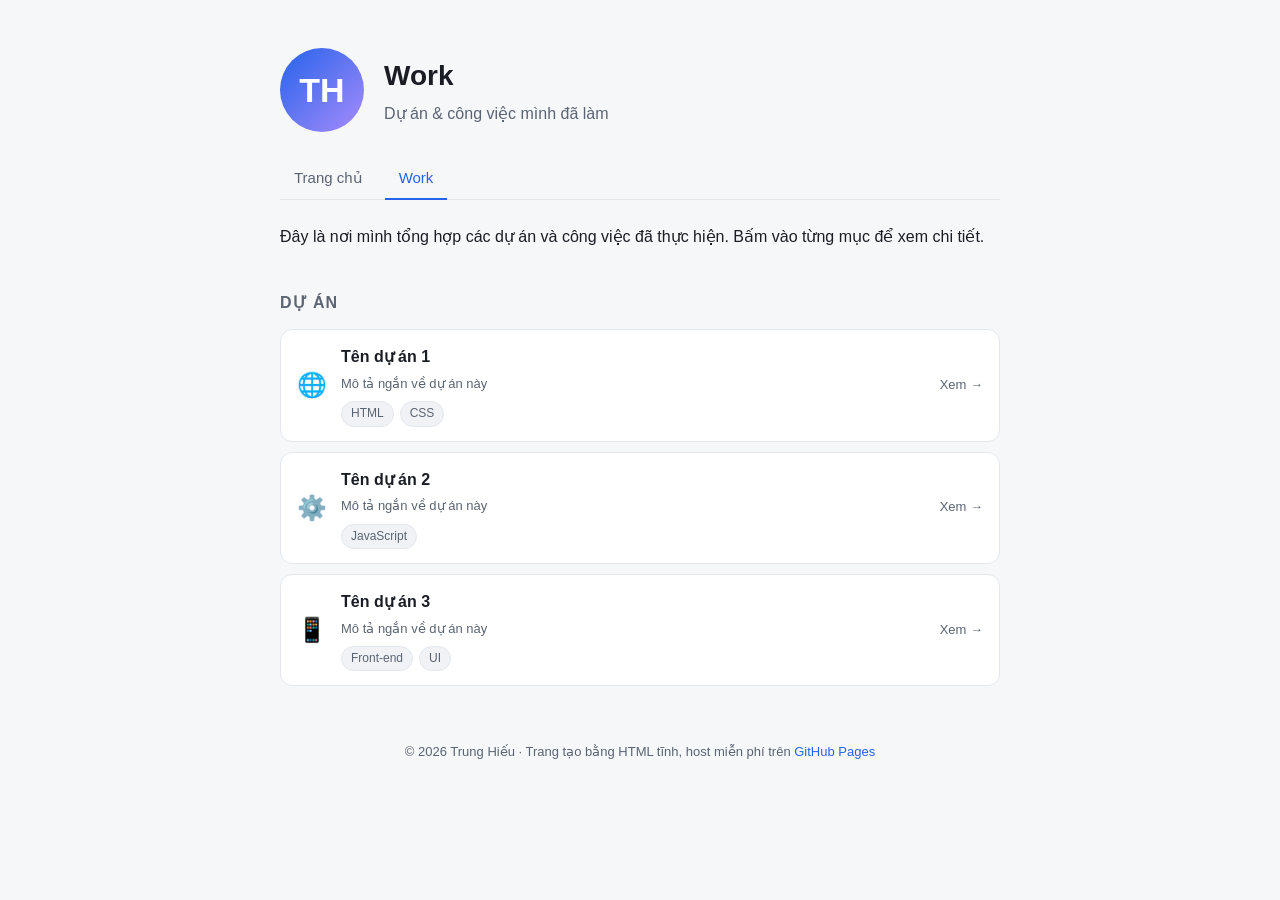
==== work/index.html @ 0d867459 "Work" ====
<!DOCTYPE html>
<html lang="vi">
<head>
<meta charset="UTF-8">
<meta name="viewport" content="width=device-width, initial-scale=1.0">
<title>Work — Trung Hiếu</title>
<link rel="stylesheet" href="../style.css">
</head>
<body>
  <div class="wrap">
    <header>
      <div class="avatar">TH</div>
      <div>
        <h1>Work</h1>
        <p class="tagline">Dự án &amp; công việc mình đã làm</p>
      </div>
    </header>

    <nav class="nav">
      <a href="../">Trang chủ</a>
      <a href="./" aria-current="page">Work</a>
    </nav>

    <p class="bio">
      Đây là nơi mình tổng hợp các dự án và công việc đã thực hiện. Bấm vào từng
      mục để xem chi tiết.
    </p>

    <h2>Dự án</h2>
    <div class="files">
      <!-- Mỗi dự án là 1 khối như dưới. Copy/sửa href, tên và mô tả cho phù hợp. -->
      <a class="file" href="#">
        <span class="icon">🌐</span>
        <span class="meta">
          <span class="name">Tên dự án 1</span>
          <span class="desc">Mô tả ngắn về dự án này</span>
          <span class="tags"><span>HTML</span><span>CSS</span></span>
        </span>
        <span class="dl">Xem →</span>
      </a>

      <a class="file" href="#">
        <span class="icon">⚙️</span>
        <span class="meta">
          <span class="name">Tên dự án 2</span>
          <span class="desc">Mô tả ngắn về dự án này</span>
          <span class="tags"><span>JavaScript</span></span>
        </span>
        <span class="dl">Xem →</span>
      </a>

      <a class="file" href="#">
        <span class="icon">📱</span>
        <span class="meta">
          <span class="name">Tên dự án 3</span>
          <span class="desc">Mô tả ngắn về dự án này</span>
          <span class="tags"><span>Front-end</span><span>UI</span></span>
        </span>
        <span class="dl">Xem →</span>
      </a>
    </div>

    <footer>
      © 2026 Trung Hiếu · Trang tạo bằng HTML tĩnh, host miễn phí trên
      <a href="https://pages.github.com" target="_blank">GitHub Pages</a>
    </footer>
  </div>
</body>
</html>
---- style.css ----
:root{
  --bg:#0f1115; --card:#181b22; --text:#e7e9ee; --muted:#9aa3b2;
  --accent:#6ea8fe; --border:#262b36; --hover:#1f232c;
}
@media (prefers-color-scheme: light){
  :root{ --bg:#f6f7f9; --card:#ffffff; --text:#1a1d24; --muted:#5b6472;
         --accent:#2563eb; --border:#e4e7ec; --hover:#f0f2f5; }
}
*{box-sizing:border-box}
body{
  margin:0; font-family:-apple-system,BlinkMacSystemFont,"Segoe UI",Roboto,Helvetica,Arial,sans-serif;
  background:var(--bg); color:var(--text); line-height:1.6;
  -webkit-font-smoothing:antialiased;
}
.wrap{max-width:760px; margin:0 auto; padding:48px 20px 80px}
header{display:flex; align-items:center; gap:20px; margin-bottom:8px}
.avatar{
  width:84px;height:84px;border-radius:50%;flex:none;
  background:linear-gradient(135deg,var(--accent),#a78bfa);
  display:flex;align-items:center;justify-content:center;
  font-size:34px;font-weight:700;color:#fff;
}
h1{margin:0;font-size:28px}
.tagline{color:var(--muted);margin:2px 0 0}
.bio{margin:24px 0 8px;color:var(--text)}

/* Menu điều hướng giữa các trang */
.nav{display:flex;flex-wrap:wrap;gap:8px;margin:26px 0 0;
     border-bottom:1px solid var(--border);padding-bottom:0}
.nav a{
  text-decoration:none;color:var(--muted);font-size:15px;font-weight:500;
  padding:8px 14px;border-bottom:2px solid transparent;margin-bottom:-1px;
  transition:.15s;
}
.nav a:hover{color:var(--text)}
.nav a[aria-current="page"]{color:var(--accent);border-bottom-color:var(--accent)}

.links{display:flex;flex-wrap:wrap;gap:10px;margin:18px 0 40px}
.links a{
  text-decoration:none;color:var(--text);border:1px solid var(--border);
  padding:7px 14px;border-radius:999px;font-size:14px;transition:.15s;
  background:var(--card);
}
.links a:hover{border-color:var(--accent);color:var(--accent)}
h2{font-size:16px;text-transform:uppercase;letter-spacing:.06em;
   color:var(--muted);margin:40px 0 14px;font-weight:600}
.files{display:flex;flex-direction:column;gap:10px}
.file{
  display:flex;align-items:center;gap:14px;text-decoration:none;color:inherit;
  background:var(--card);border:1px solid var(--border);border-radius:12px;
  padding:14px 16px;transition:.15s;
}
.file:hover{background:var(--hover);border-color:var(--accent);transform:translateY(-1px)}
.file .icon{font-size:24px;flex:none}
.file .meta{flex:1;min-width:0}
.file .name{font-weight:600;display:block}
.file .desc{color:var(--muted);font-size:13px}
.file .dl{color:var(--muted);font-size:13px;flex:none}

/* Thẻ tag nhỏ dùng ở trang Work */
.tags{display:flex;flex-wrap:wrap;gap:6px;margin-top:6px}
.tags span{
  font-size:12px;color:var(--muted);background:var(--hover);
  border:1px solid var(--border);border-radius:999px;padding:2px 9px;
}
footer{margin-top:56px;color:var(--muted);font-size:13px;text-align:center}
footer a{color:var(--accent);text-decoration:none}
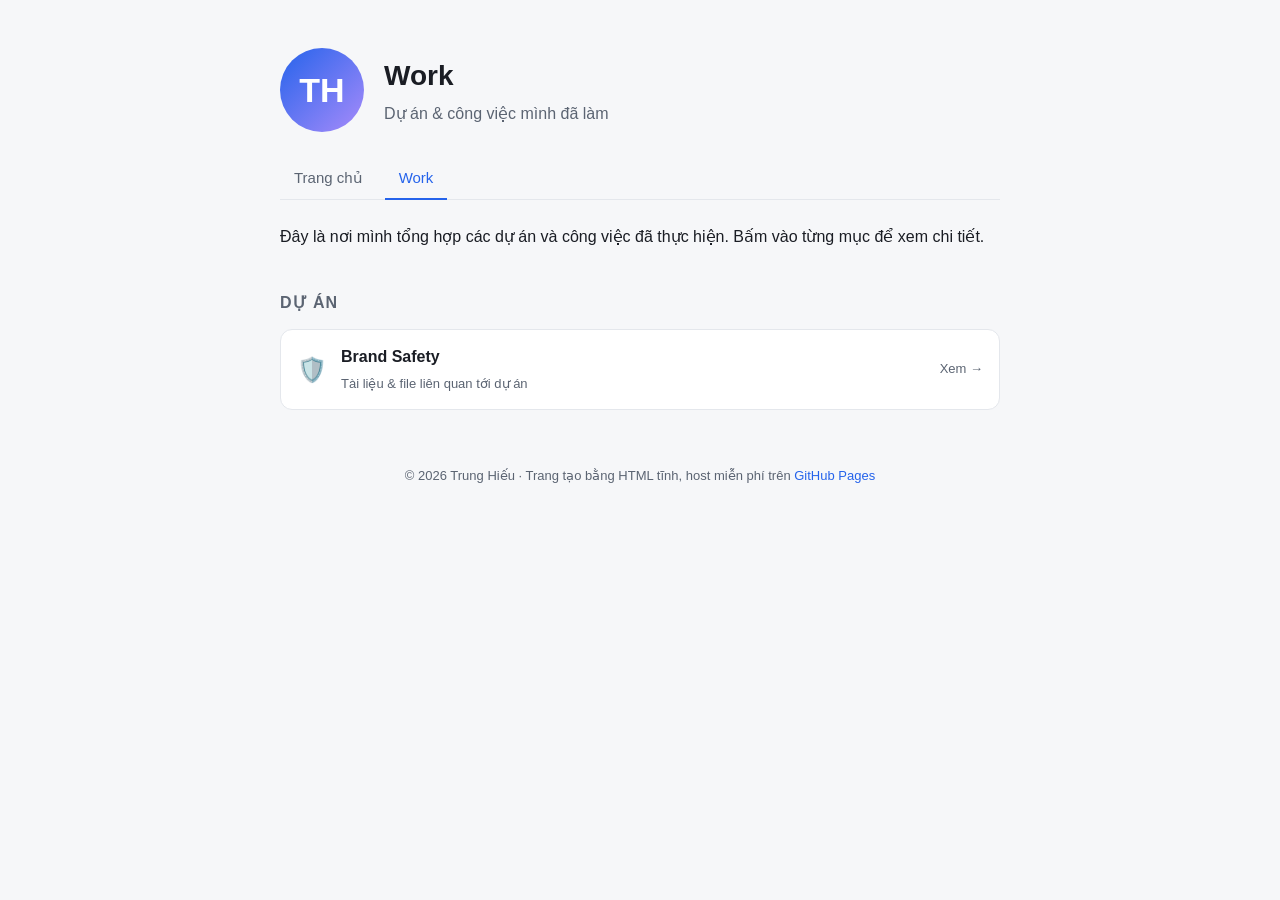
==== commit a1725346: "brandsafety" ====
--- a/work/index.html
+++ b/work/index.html
@@ -29,32 +29,11 @@
     <h2>Dự án</h2>
     <div class="files">
       <!-- Mỗi dự án là 1 khối như dưới. Copy/sửa href, tên và mô tả cho phù hợp. -->
-      <a class="file" href="#">
-        <span class="icon">🌐</span>
+      <a class="file" href="brandsafety/">
+        <span class="icon">🛡️</span>
         <span class="meta">
-          <span class="name">Tên dự án 1</span>
-          <span class="desc">Mô tả ngắn về dự án này</span>
-          <span class="tags"><span>HTML</span><span>CSS</span></span>
-        </span>
-        <span class="dl">Xem →</span>
-      </a>
-
-      <a class="file" href="#">
-        <span class="icon">⚙️</span>
-        <span class="meta">
-          <span class="name">Tên dự án 2</span>
-          <span class="desc">Mô tả ngắn về dự án này</span>
-          <span class="tags"><span>JavaScript</span></span>
-        </span>
-        <span class="dl">Xem →</span>
-      </a>
-
-      <a class="file" href="#">
-        <span class="icon">📱</span>
-        <span class="meta">
-          <span class="name">Tên dự án 3</span>
-          <span class="desc">Mô tả ngắn về dự án này</span>
-          <span class="tags"><span>Front-end</span><span>UI</span></span>
+          <span class="name">Brand Safety</span>
+          <span class="desc">Tài liệu &amp; file liên quan tới dự án</span>
         </span>
         <span class="dl">Xem →</span>
       </a>
--- a/style.css
+++ b/style.css
@@ -57,6 +57,17 @@
 .file .desc{color:var(--muted);font-size:13px}
 .file .dl{color:var(--muted);font-size:13px;flex:none}
 
+/* Trạng thái danh sách rỗng */
+.empty{
+  margin:0;color:var(--muted);font-size:14px;
+  background:var(--card);border:1px dashed var(--border);
+  border-radius:12px;padding:20px 16px;text-align:center;
+}
+.empty code{
+  background:var(--hover);border:1px solid var(--border);
+  border-radius:5px;padding:1px 6px;font-size:13px;
+}
+
 /* Thẻ tag nhỏ dùng ở trang Work */
 .tags{display:flex;flex-wrap:wrap;gap:6px;margin-top:6px}
 .tags span{
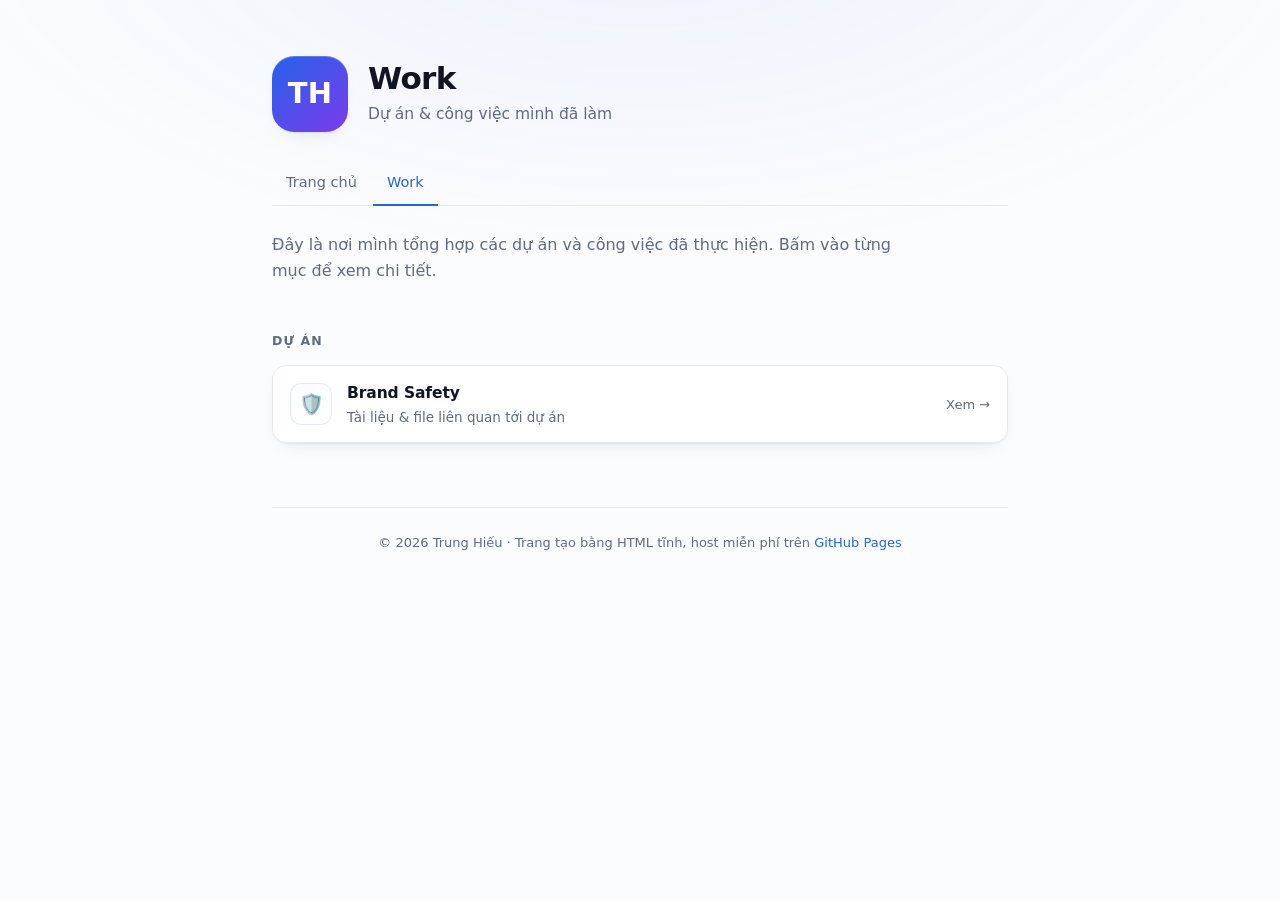
==== commit 1f739587: "beauty" ====
--- a/work/index.html
+++ b/work/index.html
@@ -4,6 +4,10 @@
 <meta charset="UTF-8">
 <meta name="viewport" content="width=device-width, initial-scale=1.0">
 <title>Work — Trung Hiếu</title>
+<meta name="description" content="Các dự án và công việc Trung Hiếu đã thực hiện.">
+<meta name="theme-color" content="#0b0d12" media="(prefers-color-scheme: dark)">
+<meta name="theme-color" content="#fbfcfd" media="(prefers-color-scheme: light)">
+<link rel="icon" href="data:image/svg+xml,<svg xmlns='http://www.w3.org/2000/svg' viewBox='0 0 100 100'><text y='.9em' font-size='88'>👋</text></svg>">
 <link rel="stylesheet" href="../style.css">
 </head>
 <body>
@@ -35,7 +39,7 @@
           <span class="name">Brand Safety</span>
           <span class="desc">Tài liệu &amp; file liên quan tới dự án</span>
         </span>
-        <span class="dl">Xem →</span>
+        <span class="dl"><span>Xem</span> →</span>
       </a>
     </div>
 
--- a/style.css
+++ b/style.css
@@ -1,78 +1,221 @@
+/* ---------------------------------------------------------------
+   Design tokens. Mọi màu/khoảng cách đều lấy từ đây.
+   Đổi màu phải sửa ở CẢ HAI khối :root (dark) và light bên dưới.
+   --------------------------------------------------------------- */
 :root{
-  --bg:#0f1115; --card:#181b22; --text:#e7e9ee; --muted:#9aa3b2;
-  --accent:#6ea8fe; --border:#262b36; --hover:#1f232c;
+  --bg:#0b0d12;
+  --bg-glow:rgba(110,168,254,.10);
+  --card:#141821;
+  --card-hover:#1a1f2a;
+  --text:#e8eaf0;
+  --muted:#8b94a6;
+  --accent:#6ea8fe;
+  --accent-2:#a78bfa;
+  --border:#232833;
+  --border-strong:#2f3644;
+  --shadow:0 1px 2px rgba(0,0,0,.4), 0 8px 24px -12px rgba(0,0,0,.7);
+  --shadow-lift:0 2px 4px rgba(0,0,0,.4), 0 16px 32px -12px rgba(0,0,0,.75);
+  --ring:rgba(110,168,254,.45);
 }
 @media (prefers-color-scheme: light){
-  :root{ --bg:#f6f7f9; --card:#ffffff; --text:#1a1d24; --muted:#5b6472;
-         --accent:#2563eb; --border:#e4e7ec; --hover:#f0f2f5; }
-}
+  :root{
+    --bg:#fbfcfd;
+    --bg-glow:rgba(37,99,235,.07);
+    --card:#ffffff;
+    --card-hover:#fbfcfe;
+    --text:#111521;
+    --muted:#616b7d;
+    --accent:#2563eb;
+    --accent-2:#7c3aed;
+    --border:#e6e9ef;
+    --border-strong:#d3d9e3;
+    --shadow:0 1px 2px rgba(16,24,40,.05), 0 8px 20px -12px rgba(16,24,40,.18);
+    --shadow-lift:0 2px 4px rgba(16,24,40,.06), 0 18px 32px -14px rgba(16,24,40,.25);
+    --ring:rgba(37,99,235,.35);
+  }
+}
+
 *{box-sizing:border-box}
+
 body{
-  margin:0; font-family:-apple-system,BlinkMacSystemFont,"Segoe UI",Roboto,Helvetica,Arial,sans-serif;
-  background:var(--bg); color:var(--text); line-height:1.6;
+  margin:0;
+  font-family:ui-sans-serif,system-ui,-apple-system,BlinkMacSystemFont,"Segoe UI",
+              Roboto,"Helvetica Neue",Arial,"Noto Sans",sans-serif;
+  background:var(--bg);
+  color:var(--text);
+  line-height:1.65;
+  font-size:16px;
   -webkit-font-smoothing:antialiased;
-}
-.wrap{max-width:760px; margin:0 auto; padding:48px 20px 80px}
-header{display:flex; align-items:center; gap:20px; margin-bottom:8px}
+  -moz-osx-font-smoothing:grayscale;
+  text-rendering:optimizeLegibility;
+}
+
+/* Vệt sáng mờ phía trên, tạo chiều sâu cho nền phẳng */
+body::before{
+  content:"";position:fixed;inset:0 0 auto;height:520px;pointer-events:none;z-index:0;
+  background:radial-gradient(ellipse 80% 100% at 50% -20%, var(--bg-glow), transparent 70%);
+}
+
+.wrap{position:relative;z-index:1;max-width:780px;margin:0 auto;padding:56px 22px 96px}
+
+/* ---------------------------------------------------------------
+   Header
+   --------------------------------------------------------------- */
+header{display:flex;align-items:center;gap:20px;margin-bottom:4px}
+
 .avatar{
-  width:84px;height:84px;border-radius:50%;flex:none;
-  background:linear-gradient(135deg,var(--accent),#a78bfa);
+  width:76px;height:76px;border-radius:22px;flex:none;
+  background:linear-gradient(140deg,var(--accent),var(--accent-2));
   display:flex;align-items:center;justify-content:center;
-  font-size:34px;font-weight:700;color:#fff;
-}
-h1{margin:0;font-size:28px}
-.tagline{color:var(--muted);margin:2px 0 0}
-.bio{margin:24px 0 8px;color:var(--text)}
-
-/* Menu điều hướng giữa các trang */
-.nav{display:flex;flex-wrap:wrap;gap:8px;margin:26px 0 0;
-     border-bottom:1px solid var(--border);padding-bottom:0}
+  font-size:29px;font-weight:700;color:#fff;letter-spacing:.01em;
+  box-shadow:var(--shadow), inset 0 1px 0 rgba(255,255,255,.22);
+}
+
+h1{
+  margin:0;font-size:31px;font-weight:700;
+  letter-spacing:-.021em;line-height:1.2;
+}
+.tagline{color:var(--muted);margin:5px 0 0;font-size:15.5px}
+.bio{margin:26px 0 0;color:var(--muted);max-width:62ch}
+
+/* ---------------------------------------------------------------
+   Menu điều hướng giữa các trang
+   --------------------------------------------------------------- */
+.nav{
+  display:flex;flex-wrap:wrap;gap:2px;margin:30px 0 0;
+  border-bottom:1px solid var(--border);
+}
 .nav a{
-  text-decoration:none;color:var(--muted);font-size:15px;font-weight:500;
-  padding:8px 14px;border-bottom:2px solid transparent;margin-bottom:-1px;
-  transition:.15s;
-}
-.nav a:hover{color:var(--text)}
+  position:relative;text-decoration:none;color:var(--muted);
+  font-size:14.5px;font-weight:500;padding:9px 14px;margin-bottom:-1px;
+  border-bottom:2px solid transparent;border-radius:8px 8px 0 0;
+  transition:color .18s ease, background-color .18s ease;
+}
+.nav a:hover{color:var(--text);background:var(--card)}
 .nav a[aria-current="page"]{color:var(--accent);border-bottom-color:var(--accent)}
 
-.links{display:flex;flex-wrap:wrap;gap:10px;margin:18px 0 40px}
+/* ---------------------------------------------------------------
+   Liên kết ngoài (email, mạng xã hội)
+   --------------------------------------------------------------- */
+.links{display:flex;flex-wrap:wrap;gap:9px;margin:24px 0 8px}
 .links a{
-  text-decoration:none;color:var(--text);border:1px solid var(--border);
-  padding:7px 14px;border-radius:999px;font-size:14px;transition:.15s;
-  background:var(--card);
-}
-.links a:hover{border-color:var(--accent);color:var(--accent)}
-h2{font-size:16px;text-transform:uppercase;letter-spacing:.06em;
-   color:var(--muted);margin:40px 0 14px;font-weight:600}
-.files{display:flex;flex-direction:column;gap:10px}
+  display:inline-flex;align-items:center;gap:7px;
+  text-decoration:none;color:var(--text);
+  border:1px solid var(--border);background:var(--card);
+  padding:8px 15px;border-radius:999px;font-size:14px;font-weight:500;
+  box-shadow:var(--shadow);
+  transition:border-color .18s ease, color .18s ease, transform .18s ease;
+}
+.links a:hover{border-color:var(--accent);color:var(--accent);transform:translateY(-1px)}
+
+/* ---------------------------------------------------------------
+   Tiêu đề mục
+   --------------------------------------------------------------- */
+h2{
+  font-size:12.5px;text-transform:uppercase;letter-spacing:.09em;
+  color:var(--muted);margin:46px 0 14px;font-weight:600;
+}
+
+/* ---------------------------------------------------------------
+   Thẻ file / dự án — dùng chung cho mọi danh sách
+   --------------------------------------------------------------- */
+.files{display:flex;flex-direction:column;gap:9px}
+
 .file{
-  display:flex;align-items:center;gap:14px;text-decoration:none;color:inherit;
-  background:var(--card);border:1px solid var(--border);border-radius:12px;
-  padding:14px 16px;transition:.15s;
-}
-.file:hover{background:var(--hover);border-color:var(--accent);transform:translateY(-1px)}
-.file .icon{font-size:24px;flex:none}
+  display:flex;align-items:center;gap:15px;
+  text-decoration:none;color:inherit;
+  background:var(--card);border:1px solid var(--border);border-radius:14px;
+  padding:15px 17px;box-shadow:var(--shadow);
+  transition:border-color .18s ease, background-color .18s ease,
+             transform .18s ease, box-shadow .18s ease;
+}
+.file:hover{
+  background:var(--card-hover);border-color:var(--border-strong);
+  transform:translateY(-2px);box-shadow:var(--shadow-lift);
+}
+
+/* Emoji đặt trong ô bo tròn cho gọn hàng lối */
+.file .icon{
+  flex:none;width:42px;height:42px;border-radius:11px;
+  display:flex;align-items:center;justify-content:center;
+  font-size:20px;line-height:1;
+  background:linear-gradient(160deg,var(--bg),var(--card));
+  border:1px solid var(--border);
+  transition:border-color .18s ease;
+}
+.file:hover .icon{border-color:var(--accent)}
+
 .file .meta{flex:1;min-width:0}
-.file .name{font-weight:600;display:block}
-.file .desc{color:var(--muted);font-size:13px}
-.file .dl{color:var(--muted);font-size:13px;flex:none}
-
-/* Trạng thái danh sách rỗng */
+.file .name{
+  font-weight:600;display:block;font-size:15.5px;letter-spacing:-.006em;
+  overflow:hidden;text-overflow:ellipsis;white-space:nowrap;
+}
+.file .desc{
+  color:var(--muted);font-size:13.5px;display:block;line-height:1.5;
+  overflow:hidden;text-overflow:ellipsis;white-space:nowrap;
+}
+.file .dl{
+  flex:none;color:var(--muted);font-size:13px;font-weight:500;
+  display:inline-flex;align-items:center;gap:4px;
+  transition:color .18s ease, transform .18s ease;
+}
+.file:hover .dl{color:var(--accent);transform:translateX(2px)}
+
+/* ---------------------------------------------------------------
+   Thẻ tag nhỏ (trang Work)
+   --------------------------------------------------------------- */
+.tags{display:flex;flex-wrap:wrap;gap:6px;margin-top:7px}
+.tags span{
+  font-size:11.5px;font-weight:500;color:var(--muted);
+  background:var(--bg);border:1px solid var(--border);
+  border-radius:999px;padding:2px 9px;line-height:1.6;
+}
+
+/* ---------------------------------------------------------------
+   Trạng thái danh sách rỗng
+   --------------------------------------------------------------- */
 .empty{
   margin:0;color:var(--muted);font-size:14px;
-  background:var(--card);border:1px dashed var(--border);
-  border-radius:12px;padding:20px 16px;text-align:center;
+  background:var(--card);border:1px dashed var(--border-strong);
+  border-radius:14px;padding:26px 18px;text-align:center;
 }
 .empty code{
-  background:var(--hover);border:1px solid var(--border);
-  border-radius:5px;padding:1px 6px;font-size:13px;
-}
-
-/* Thẻ tag nhỏ dùng ở trang Work */
-.tags{display:flex;flex-wrap:wrap;gap:6px;margin-top:6px}
-.tags span{
-  font-size:12px;color:var(--muted);background:var(--hover);
-  border:1px solid var(--border);border-radius:999px;padding:2px 9px;
-}
-footer{margin-top:56px;color:var(--muted);font-size:13px;text-align:center}
+  font-family:ui-monospace,SFMono-Regular,Menlo,Consolas,monospace;
+  background:var(--bg);border:1px solid var(--border);
+  border-radius:6px;padding:1.5px 6px;font-size:12.5px;
+}
+
+/* ---------------------------------------------------------------
+   Footer
+   --------------------------------------------------------------- */
+footer{
+  margin-top:64px;padding-top:24px;border-top:1px solid var(--border);
+  color:var(--muted);font-size:13px;text-align:center;
+}
 footer a{color:var(--accent);text-decoration:none}
+footer a:hover{text-decoration:underline}
+
+/* ---------------------------------------------------------------
+   Accessibility & responsive
+   --------------------------------------------------------------- */
+a:focus-visible{
+  outline:2px solid var(--ring);outline-offset:3px;border-radius:10px;
+}
+
+@media (max-width:560px){
+  .wrap{padding:36px 17px 72px}
+  header{gap:15px}
+  .avatar{width:60px;height:60px;border-radius:18px;font-size:23px}
+  h1{font-size:25px}
+  .tagline{font-size:14.5px}
+  .nav{gap:0}
+  .nav a{padding:9px 11px;font-size:14px}
+  .file{padding:13px 14px;gap:12px}
+  .file .icon{width:38px;height:38px;font-size:18px}
+  .file .dl span{display:none}
+}
+
+@media (prefers-reduced-motion: reduce){
+  *{transition:none !important;animation:none !important}
+  .file:hover,.links a:hover{transform:none}
+}
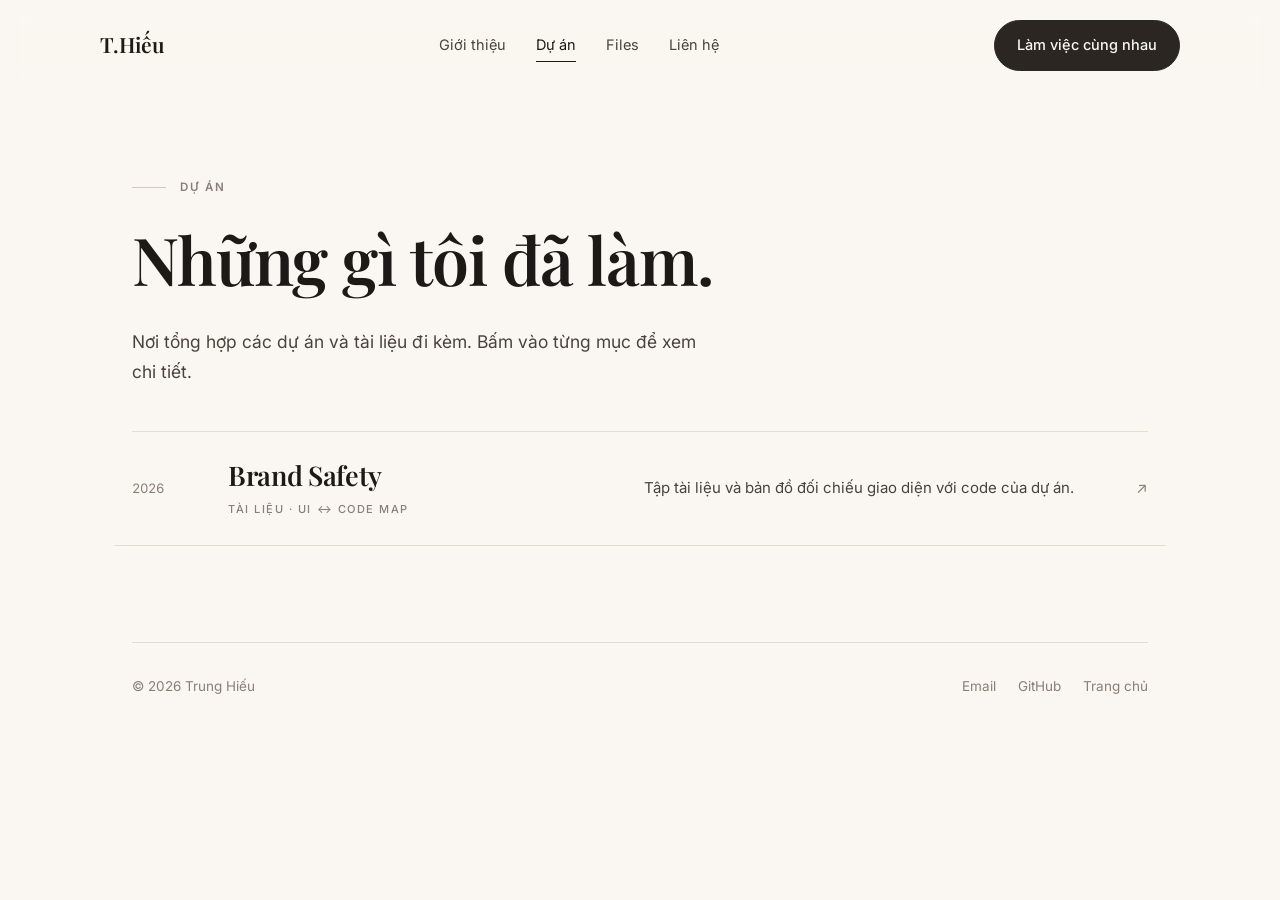
==== commit f9f213ab: "beauty" ====
--- a/work/index.html
+++ b/work/index.html
@@ -3,50 +3,70 @@
 <head>
 <meta charset="UTF-8">
 <meta name="viewport" content="width=device-width, initial-scale=1.0">
-<title>Work — Trung Hiếu</title>
+<title>Dự án — Trung Hiếu</title>
 <meta name="description" content="Các dự án và công việc Trung Hiếu đã thực hiện.">
-<meta name="theme-color" content="#0b0d12" media="(prefers-color-scheme: dark)">
-<meta name="theme-color" content="#fbfcfd" media="(prefers-color-scheme: light)">
+<meta name="theme-color" content="#faf7f2" media="(prefers-color-scheme: light)">
+<meta name="theme-color" content="#14110f" media="(prefers-color-scheme: dark)">
 <link rel="icon" href="data:image/svg+xml,<svg xmlns='http://www.w3.org/2000/svg' viewBox='0 0 100 100'><text y='.9em' font-size='88'>👋</text></svg>">
+<link rel="preconnect" href="https://fonts.googleapis.com">
+<link rel="preconnect" href="https://fonts.gstatic.com" crossorigin>
+<link href="https://fonts.googleapis.com/css2?family=Playfair+Display:ital,wght@0,400..700;1,400..700&family=Inter:wght@400;500;600&display=swap" rel="stylesheet">
 <link rel="stylesheet" href="../style.css">
 </head>
 <body>
+
+  <div class="topbar">
+    <div class="wrap topbar-inner">
+      <a class="brand" href="../">T.Hiếu</a>
+      <nav class="menu">
+        <a href="../#gioi-thieu">Giới thiệu</a>
+        <a href="./" aria-current="page">Dự án</a>
+        <a href="../#files">Files</a>
+        <a href="../#lien-he">Liên hệ</a>
+      </nav>
+      <a class="btn" href="mailto:hieundt.nd@gmail.com">Làm việc cùng nhau</a>
+    </div>
+  </div>
+
   <div class="wrap">
-    <header>
-      <div class="avatar">TH</div>
+    <section class="hero" style="grid-template-columns:1fr;padding-bottom:44px">
       <div>
-        <h1>Work</h1>
-        <p class="tagline">Dự án &amp; công việc mình đã làm</p>
+        <p class="eyebrow">Dự án</p>
+        <h1>Những gì tôi đã làm.</h1>
+        <p class="lead">
+          Nơi tổng hợp các dự án và tài liệu đi kèm. Bấm vào từng mục để xem chi tiết.
+        </p>
       </div>
-    </header>
+    </section>
+  </div>
 
-    <nav class="nav">
-      <a href="../">Trang chủ</a>
-      <a href="./" aria-current="page">Work</a>
-    </nav>
-
-    <p class="bio">
-      Đây là nơi mình tổng hợp các dự án và công việc đã thực hiện. Bấm vào từng
-      mục để xem chi tiết.
-    </p>
-
-    <h2>Dự án</h2>
-    <div class="files">
-      <!-- Mỗi dự án là 1 khối như dưới. Copy/sửa href, tên và mô tả cho phù hợp. -->
-      <a class="file" href="brandsafety/">
-        <span class="icon">🛡️</span>
-        <span class="meta">
-          <span class="name">Brand Safety</span>
-          <span class="desc">Tài liệu &amp; file liên quan tới dự án</span>
+  <div class="wrap" style="padding-bottom:96px">
+    <div class="rows">
+      <!-- Mỗi dự án là 1 khối như dưới. Copy và sửa cho phù hợp. -->
+      <a class="row" href="brandsafety/">
+        <span class="row-year">2026</span>
+        <span>
+          <span class="row-name">Brand Safety</span>
+          <span class="row-tags">Tài liệu · UI ↔ Code Map</span>
         </span>
-        <span class="dl"><span>Xem</span> →</span>
+        <span class="row-desc">
+          Tập tài liệu và bản đồ đối chiếu giao diện với code của dự án.
+        </span>
+        <span class="row-arrow">↗</span>
       </a>
     </div>
+  </div>
 
+  <div class="wrap">
     <footer>
-      © 2026 Trung Hiếu · Trang tạo bằng HTML tĩnh, host miễn phí trên
-      <a href="https://pages.github.com" target="_blank">GitHub Pages</a>
+      <span>© 2026 Trung Hiếu</span>
+      <span class="footer-links">
+        <a href="mailto:hieundt.nd@gmail.com">Email</a>
+        <a href="https://github.com/hieundt23" target="_blank" rel="noopener">GitHub</a>
+        <a href="../">Trang chủ</a>
+      </span>
     </footer>
   </div>
+
 </body>
 </html>
--- a/style.css
+++ b/style.css
@@ -1,221 +1,317 @@
-/* ---------------------------------------------------------------
-   Design tokens. Mọi màu/khoảng cách đều lấy từ đây.
-   Đổi màu phải sửa ở CẢ HAI khối :root (dark) và light bên dưới.
-   --------------------------------------------------------------- */
+/* ===============================================================
+   Design tokens — sửa màu phải sửa CẢ HAI khối :root và dark.
+   Bảng màu "editorial": nền kem, chữ mực, điểm nhấn nâu taupe.
+   =============================================================== */
 :root{
-  --bg:#0b0d12;
-  --bg-glow:rgba(110,168,254,.10);
-  --card:#141821;
-  --card-hover:#1a1f2a;
-  --text:#e8eaf0;
-  --muted:#8b94a6;
-  --accent:#6ea8fe;
-  --accent-2:#a78bfa;
-  --border:#232833;
-  --border-strong:#2f3644;
-  --shadow:0 1px 2px rgba(0,0,0,.4), 0 8px 24px -12px rgba(0,0,0,.7);
-  --shadow-lift:0 2px 4px rgba(0,0,0,.4), 0 16px 32px -12px rgba(0,0,0,.75);
-  --ring:rgba(110,168,254,.45);
-}
-@media (prefers-color-scheme: light){
+  --bg:#faf7f2;
+  --bg-warm:#f5efe6;
+  --surface:#ffffff;
+  --ink:#1c1917;
+  --ink-soft:#4a423c;
+  --muted:#8a7f75;
+  --accent:#a08d78;
+  --line:#e5ddd1;
+  --line-strong:#d5c9b8;
+  --btn:#2b2622;
+  --btn-ink:#faf7f2;
+  --ring:rgba(160,141,120,.55);
+  --serif:"Playfair Display",Georgia,"Times New Roman",serif;
+  --sans:"Inter",ui-sans-serif,system-ui,-apple-system,"Segoe UI",Roboto,sans-serif;
+}
+@media (prefers-color-scheme: dark){
   :root{
-    --bg:#fbfcfd;
-    --bg-glow:rgba(37,99,235,.07);
-    --card:#ffffff;
-    --card-hover:#fbfcfe;
-    --text:#111521;
-    --muted:#616b7d;
-    --accent:#2563eb;
-    --accent-2:#7c3aed;
-    --border:#e6e9ef;
-    --border-strong:#d3d9e3;
-    --shadow:0 1px 2px rgba(16,24,40,.05), 0 8px 20px -12px rgba(16,24,40,.18);
-    --shadow-lift:0 2px 4px rgba(16,24,40,.06), 0 18px 32px -14px rgba(16,24,40,.25);
-    --ring:rgba(37,99,235,.35);
+    --bg:#14110f;
+    --bg-warm:#1b1714;
+    --surface:#1f1a17;
+    --ink:#f2ece4;
+    --ink-soft:#c8bdb1;
+    --muted:#948779;
+    --accent:#c4ab8f;
+    --line:#2e2723;
+    --line-strong:#40372f;
+    --btn:#f2ece4;
+    --btn-ink:#1c1917;
+    --ring:rgba(196,171,143,.55);
   }
 }
 
 *{box-sizing:border-box}
 
 body{
-  margin:0;
-  font-family:ui-sans-serif,system-ui,-apple-system,BlinkMacSystemFont,"Segoe UI",
-              Roboto,"Helvetica Neue",Arial,"Noto Sans",sans-serif;
-  background:var(--bg);
-  color:var(--text);
-  line-height:1.65;
-  font-size:16px;
-  -webkit-font-smoothing:antialiased;
-  -moz-osx-font-smoothing:grayscale;
-  text-rendering:optimizeLegibility;
-}
-
-/* Vệt sáng mờ phía trên, tạo chiều sâu cho nền phẳng */
-body::before{
-  content:"";position:fixed;inset:0 0 auto;height:520px;pointer-events:none;z-index:0;
-  background:radial-gradient(ellipse 80% 100% at 50% -20%, var(--bg-glow), transparent 70%);
-}
-
-.wrap{position:relative;z-index:1;max-width:780px;margin:0 auto;padding:56px 22px 96px}
-
-/* ---------------------------------------------------------------
-   Header
-   --------------------------------------------------------------- */
-header{display:flex;align-items:center;gap:20px;margin-bottom:4px}
-
-.avatar{
-  width:76px;height:76px;border-radius:22px;flex:none;
-  background:linear-gradient(140deg,var(--accent),var(--accent-2));
-  display:flex;align-items:center;justify-content:center;
-  font-size:29px;font-weight:700;color:#fff;letter-spacing:.01em;
-  box-shadow:var(--shadow), inset 0 1px 0 rgba(255,255,255,.22);
-}
-
-h1{
-  margin:0;font-size:31px;font-weight:700;
-  letter-spacing:-.021em;line-height:1.2;
-}
-.tagline{color:var(--muted);margin:5px 0 0;font-size:15.5px}
-.bio{margin:26px 0 0;color:var(--muted);max-width:62ch}
-
-/* ---------------------------------------------------------------
-   Menu điều hướng giữa các trang
-   --------------------------------------------------------------- */
-.nav{
-  display:flex;flex-wrap:wrap;gap:2px;margin:30px 0 0;
-  border-bottom:1px solid var(--border);
-}
-.nav a{
-  position:relative;text-decoration:none;color:var(--muted);
-  font-size:14.5px;font-weight:500;padding:9px 14px;margin-bottom:-1px;
-  border-bottom:2px solid transparent;border-radius:8px 8px 0 0;
-  transition:color .18s ease, background-color .18s ease;
-}
-.nav a:hover{color:var(--text);background:var(--card)}
-.nav a[aria-current="page"]{color:var(--accent);border-bottom-color:var(--accent)}
-
-/* ---------------------------------------------------------------
-   Liên kết ngoài (email, mạng xã hội)
-   --------------------------------------------------------------- */
-.links{display:flex;flex-wrap:wrap;gap:9px;margin:24px 0 8px}
-.links a{
-  display:inline-flex;align-items:center;gap:7px;
-  text-decoration:none;color:var(--text);
-  border:1px solid var(--border);background:var(--card);
-  padding:8px 15px;border-radius:999px;font-size:14px;font-weight:500;
-  box-shadow:var(--shadow);
-  transition:border-color .18s ease, color .18s ease, transform .18s ease;
-}
-.links a:hover{border-color:var(--accent);color:var(--accent);transform:translateY(-1px)}
-
-/* ---------------------------------------------------------------
-   Tiêu đề mục
-   --------------------------------------------------------------- */
-h2{
-  font-size:12.5px;text-transform:uppercase;letter-spacing:.09em;
-  color:var(--muted);margin:46px 0 14px;font-weight:600;
-}
-
-/* ---------------------------------------------------------------
-   Thẻ file / dự án — dùng chung cho mọi danh sách
-   --------------------------------------------------------------- */
-.files{display:flex;flex-direction:column;gap:9px}
-
+  margin:0;background:var(--bg);color:var(--ink);
+  font-family:var(--sans);font-size:16.5px;line-height:1.7;
+  -webkit-font-smoothing:antialiased;-moz-osx-font-smoothing:grayscale;
+}
+
+.wrap{max-width:1080px;margin:0 auto;padding:0 32px}
+
+a{color:inherit}
+
+/* ---------------------------------------------------------------
+   Typography
+   --------------------------------------------------------------- */
+/* line-height rộng hơn bình thường: tiếng Việt có dấu chồng (ẩ, ế, ỉ),
+   để chật như thiết kế tiếng Anh là dấu đè lên dòng trên. */
+h1,h2,h3{font-family:var(--serif);font-weight:600;letter-spacing:-.015em;margin:0}
+h1{font-size:clamp(38px,6.2vw,66px);line-height:1.24}
+h1 em{font-style:italic;color:var(--accent);font-weight:500}
+h2{font-size:clamp(29px,4.2vw,44px);line-height:1.26}
+h3{font-size:clamp(22px,2.6vw,29px);line-height:1.3}
+
+/* Nhãn nhỏ chữ hoa, giãn chữ — dùng cho eyebrow và tiêu đề cột */
+.eyebrow{
+  display:flex;align-items:center;gap:14px;
+  font-size:11.5px;font-weight:600;letter-spacing:.18em;text-transform:uppercase;
+  color:var(--muted);margin:0 0 22px;
+}
+.eyebrow::before{
+  content:"";width:34px;height:1px;background:var(--line-strong);flex:none;
+}
+.eyebrow.no-rule::before{display:none}
+
+.lead{font-size:17.5px;color:var(--ink-soft);max-width:52ch;margin:26px 0 0}
+.lead strong{font-weight:600;color:var(--ink)}
+
+/* ---------------------------------------------------------------
+   Thanh điều hướng trên cùng
+   --------------------------------------------------------------- */
+.topbar{
+  position:sticky;top:0;z-index:20;
+  background:color-mix(in srgb,var(--bg) 88%,transparent);
+  backdrop-filter:saturate(1.6) blur(12px);
+  border-bottom:1px solid transparent;transition:border-color .2s ease;
+}
+.topbar-inner{
+  display:flex;align-items:center;justify-content:space-between;gap:24px;
+  padding:20px 0;
+}
+.brand{
+  font-family:var(--serif);font-size:21px;font-weight:600;
+  text-decoration:none;letter-spacing:-.01em;
+}
+.menu{display:flex;gap:30px}
+.menu a{
+  text-decoration:none;color:var(--ink-soft);font-size:14.5px;
+  position:relative;padding:2px 0;transition:color .18s ease;
+}
+.menu a::after{
+  content:"";position:absolute;left:0;right:0;bottom:-2px;height:1px;
+  background:var(--ink);transform:scaleX(0);transform-origin:left;
+  transition:transform .22s ease;
+}
+.menu a:hover{color:var(--ink)}
+.menu a:hover::after,.menu a[aria-current="page"]::after{transform:scaleX(1)}
+.menu a[aria-current="page"]{color:var(--ink)}
+
+/* ---------------------------------------------------------------
+   Nút
+   --------------------------------------------------------------- */
+.btn{
+  display:inline-flex;align-items:center;gap:9px;
+  text-decoration:none;font-size:14.5px;font-weight:500;
+  padding:12px 22px;border-radius:999px;border:1px solid var(--btn);
+  background:var(--btn);color:var(--btn-ink);
+  transition:transform .18s ease, opacity .18s ease;
+}
+.btn:hover{transform:translateY(-1px);opacity:.9}
+.btn .arrow{font-size:12px;transition:transform .2s ease}
+.btn:hover .arrow{transform:translate(2px,-2px)}
+.btn-ghost{
+  background:transparent;color:var(--ink);border-color:var(--line-strong);
+}
+.btn-ghost:hover{border-color:var(--ink);opacity:1}
+
+/* ---------------------------------------------------------------
+   Hero
+   --------------------------------------------------------------- */
+.hero{
+  display:grid;grid-template-columns:1.08fr .92fr;gap:64px;align-items:center;
+  padding:86px 0 104px;
+}
+.cta{display:flex;flex-wrap:wrap;gap:12px;margin-top:38px}
+
+.hero-media{position:relative;justify-self:end;width:100%;max-width:360px}
+.hero-media::before{
+  content:"";position:absolute;inset:-38px -30px -30px -38px;
+  background:radial-gradient(circle at 60% 40%,var(--bg-warm),transparent 72%);
+  border-radius:50%;z-index:0;
+}
+/* Khung ảnh đại diện. Thay .portrait bằng <img class="portrait"> khi có ảnh. */
+.portrait{
+  position:relative;z-index:1;aspect-ratio:1/1.08;width:100%;
+  border-radius:22px;overflow:hidden;object-fit:cover;display:flex;
+  align-items:center;justify-content:center;
+  font-family:var(--serif);font-size:74px;font-weight:600;color:#fff;
+  background:linear-gradient(150deg,var(--accent),#6f6252);
+  box-shadow:0 20px 50px -24px rgba(28,25,23,.5);
+}
+.stat{
+  position:absolute;z-index:2;left:-26px;bottom:34px;
+  background:var(--surface);border:1px solid var(--line);
+  border-radius:14px;padding:13px 19px;
+  box-shadow:0 14px 34px -18px rgba(28,25,23,.4);
+}
+.stat strong{
+  display:block;font-family:var(--serif);font-size:25px;font-weight:600;line-height:1.1;
+}
+.stat span{font-size:12.5px;color:var(--muted)}
+
+/* ---------------------------------------------------------------
+   Section chung
+   --------------------------------------------------------------- */
+.section{padding:92px 0;border-top:1px solid var(--line)}
+.section.warm{background:var(--bg-warm);border-top:none}
+.section-head{
+  display:flex;align-items:flex-end;justify-content:space-between;
+  gap:24px;flex-wrap:wrap;margin-bottom:52px;
+}
+.link-more{
+  text-decoration:none;color:var(--ink-soft);font-size:14px;
+  display:inline-flex;align-items:center;gap:7px;white-space:nowrap;
+}
+.link-more:hover{color:var(--ink)}
+.link-more span{transition:transform .2s ease;display:inline-block}
+.link-more:hover span{transform:translateX(3px)}
+
+/* ---------------------------------------------------------------
+   Khối "Giới thiệu": tiêu đề trái, nội dung phải
+   --------------------------------------------------------------- */
+.about{display:grid;grid-template-columns:1fr 1.25fr;gap:64px}
+.about-body p{margin:0;color:var(--ink-soft);font-size:17px;max-width:56ch}
+.cols{display:grid;grid-template-columns:1fr 1fr;gap:40px;margin-top:46px}
+.col h4{
+  font-size:11.5px;font-weight:600;letter-spacing:.16em;text-transform:uppercase;
+  color:var(--accent);margin:0 0 16px;font-family:var(--sans);
+}
+.col ul{list-style:none;margin:0;padding:0;display:flex;flex-direction:column;gap:9px}
+.col li{font-size:15px;color:var(--ink-soft)}
+.job{display:flex;flex-direction:column;gap:1px}
+.job .when{font-size:12.5px;color:var(--muted);letter-spacing:.02em}
+.job .what{font-size:15px;color:var(--ink)}
+
+/* ---------------------------------------------------------------
+   Bảng dự án
+   --------------------------------------------------------------- */
+.rows{border-top:1px solid var(--line)}
+.row{
+  display:grid;grid-template-columns:70px minmax(0,1fr) minmax(0,1.15fr) 30px;
+  gap:26px;align-items:center;
+  padding:26px 18px;margin:0 -18px;
+  text-decoration:none;border-bottom:1px solid var(--line);
+  transition:background-color .2s ease;
+}
+.row:hover{background:var(--bg-warm)}
+.section.warm .row:hover{background:var(--surface)}
+.row-year{font-size:13px;color:var(--muted);font-variant-numeric:tabular-nums}
+.row-name{
+  font-family:var(--serif);font-size:clamp(21px,2.3vw,27px);font-weight:600;
+  line-height:1.32;display:block;letter-spacing:-.012em;
+}
+.row-tags{
+  display:block;margin-top:7px;
+  font-size:11px;font-weight:500;letter-spacing:.14em;text-transform:uppercase;
+  color:var(--muted);
+}
+.row-desc{color:var(--ink-soft);font-size:15px;line-height:1.6}
+.row-arrow{
+  font-size:15px;color:var(--muted);justify-self:end;
+  transition:transform .2s ease,color .2s ease;
+}
+.row:hover .row-arrow{transform:translate(3px,-3px);color:var(--ink)}
+
+/* ---------------------------------------------------------------
+   Danh sách file
+   --------------------------------------------------------------- */
+/* min() để cột không ép rộng hơn màn hình trên máy hẹp (320px) */
+.files{
+  display:grid;gap:14px;
+  grid-template-columns:repeat(auto-fill,minmax(min(290px,100%),1fr));
+}
 .file{
-  display:flex;align-items:center;gap:15px;
-  text-decoration:none;color:inherit;
-  background:var(--card);border:1px solid var(--border);border-radius:14px;
-  padding:15px 17px;box-shadow:var(--shadow);
-  transition:border-color .18s ease, background-color .18s ease,
-             transform .18s ease, box-shadow .18s ease;
+  display:flex;align-items:center;gap:15px;text-decoration:none;
+  background:var(--surface);border:1px solid var(--line);border-radius:15px;
+  padding:17px 19px;
+  /* grid item mặc định min-width:auto → thẻ phình theo chữ nowrap bên trong
+     và tràn khỏi màn hình hẹp. Cho phép co lại. */
+  min-width:0;
+  transition:border-color .2s ease,transform .2s ease,box-shadow .2s ease;
 }
 .file:hover{
-  background:var(--card-hover);border-color:var(--border-strong);
-  transform:translateY(-2px);box-shadow:var(--shadow-lift);
-}
-
-/* Emoji đặt trong ô bo tròn cho gọn hàng lối */
+  border-color:var(--line-strong);transform:translateY(-2px);
+  box-shadow:0 16px 34px -22px rgba(28,25,23,.45);
+}
 .file .icon{
-  flex:none;width:42px;height:42px;border-radius:11px;
-  display:flex;align-items:center;justify-content:center;
-  font-size:20px;line-height:1;
-  background:linear-gradient(160deg,var(--bg),var(--card));
-  border:1px solid var(--border);
-  transition:border-color .18s ease;
-}
-.file:hover .icon{border-color:var(--accent)}
-
+  flex:none;width:40px;height:40px;border-radius:11px;
+  display:flex;align-items:center;justify-content:center;font-size:19px;
+  background:var(--bg-warm);border:1px solid var(--line);
+}
 .file .meta{flex:1;min-width:0}
 .file .name{
-  font-weight:600;display:block;font-size:15.5px;letter-spacing:-.006em;
+  display:block;font-weight:600;font-size:15px;
   overflow:hidden;text-overflow:ellipsis;white-space:nowrap;
 }
 .file .desc{
-  color:var(--muted);font-size:13.5px;display:block;line-height:1.5;
+  display:block;color:var(--muted);font-size:13px;line-height:1.5;
   overflow:hidden;text-overflow:ellipsis;white-space:nowrap;
 }
-.file .dl{
-  flex:none;color:var(--muted);font-size:13px;font-weight:500;
-  display:inline-flex;align-items:center;gap:4px;
-  transition:color .18s ease, transform .18s ease;
-}
-.file:hover .dl{color:var(--accent);transform:translateX(2px)}
-
-/* ---------------------------------------------------------------
-   Thẻ tag nhỏ (trang Work)
-   --------------------------------------------------------------- */
-.tags{display:flex;flex-wrap:wrap;gap:6px;margin-top:7px}
-.tags span{
-  font-size:11.5px;font-weight:500;color:var(--muted);
-  background:var(--bg);border:1px solid var(--border);
-  border-radius:999px;padding:2px 9px;line-height:1.6;
-}
-
-/* ---------------------------------------------------------------
-   Trạng thái danh sách rỗng
-   --------------------------------------------------------------- */
+.file .dl{flex:none;font-size:13px;color:var(--muted);transition:color .2s ease}
+.file:hover .dl{color:var(--ink)}
+
 .empty{
-  margin:0;color:var(--muted);font-size:14px;
-  background:var(--card);border:1px dashed var(--border-strong);
-  border-radius:14px;padding:26px 18px;text-align:center;
+  margin:0;color:var(--muted);font-size:14.5px;text-align:center;
+  background:var(--surface);border:1px dashed var(--line-strong);
+  border-radius:15px;padding:30px 20px;
 }
 .empty code{
-  font-family:ui-monospace,SFMono-Regular,Menlo,Consolas,monospace;
-  background:var(--bg);border:1px solid var(--border);
-  border-radius:6px;padding:1.5px 6px;font-size:12.5px;
-}
-
-/* ---------------------------------------------------------------
-   Footer
-   --------------------------------------------------------------- */
+  font-family:ui-monospace,SFMono-Regular,Menlo,monospace;font-size:13px;
+  background:var(--bg-warm);border:1px solid var(--line);
+  border-radius:6px;padding:2px 7px;
+}
+
+/* ---------------------------------------------------------------
+   Liên hệ + footer
+   --------------------------------------------------------------- */
+.contact{text-align:center;padding:104px 0}
+.contact h2{max-width:16ch;margin:0 auto}
+.contact .lead{margin:24px auto 0;text-align:center}
+.contact .cta{justify-content:center}
+
 footer{
-  margin-top:64px;padding-top:24px;border-top:1px solid var(--border);
-  color:var(--muted);font-size:13px;text-align:center;
-}
-footer a{color:var(--accent);text-decoration:none}
-footer a:hover{text-decoration:underline}
+  border-top:1px solid var(--line);padding:32px 0 44px;
+  display:flex;align-items:center;justify-content:space-between;
+  gap:18px;flex-wrap:wrap;color:var(--muted);font-size:13.5px;
+}
+.footer-links{display:flex;gap:22px}
+.footer-links a{text-decoration:none;transition:color .18s ease}
+.footer-links a:hover{color:var(--ink)}
 
 /* ---------------------------------------------------------------
    Accessibility & responsive
    --------------------------------------------------------------- */
-a:focus-visible{
-  outline:2px solid var(--ring);outline-offset:3px;border-radius:10px;
-}
-
-@media (max-width:560px){
-  .wrap{padding:36px 17px 72px}
-  header{gap:15px}
-  .avatar{width:60px;height:60px;border-radius:18px;font-size:23px}
-  h1{font-size:25px}
-  .tagline{font-size:14.5px}
-  .nav{gap:0}
-  .nav a{padding:9px 11px;font-size:14px}
-  .file{padding:13px 14px;gap:12px}
-  .file .icon{width:38px;height:38px;font-size:18px}
-  .file .dl span{display:none}
-}
-
+a:focus-visible,.btn:focus-visible{
+  outline:2px solid var(--ring);outline-offset:3px;border-radius:8px;
+}
+
+@media (max-width:900px){
+  .hero{grid-template-columns:1fr;gap:54px;padding:60px 0 76px}
+  .hero-media{justify-self:start;max-width:300px}
+  .about{grid-template-columns:1fr;gap:34px}
+  .row{grid-template-columns:56px minmax(0,1fr) 26px;gap:18px}
+  .row-desc{display:none}
+}
+@media (max-width:640px){
+  .wrap{padding:0 20px}
+  .menu{display:none}
+  .section{padding:64px 0}
+  .contact{padding:74px 0}
+  .cols{grid-template-columns:1fr;gap:32px}
+  .stat{left:auto;right:6px;bottom:-16px}
+  /* inset âm của vệt sáng tràn khỏi mép màn hình ở 320px */
+  .hero-media::before{inset:-26px -8px -22px -14px}
+  .files{grid-template-columns:1fr}
+  footer{justify-content:center;text-align:center}
+}
 @media (prefers-reduced-motion: reduce){
   *{transition:none !important;animation:none !important}
-  .file:hover,.links a:hover{transform:none}
-}
+  .btn:hover,.file:hover{transform:none}
+}
